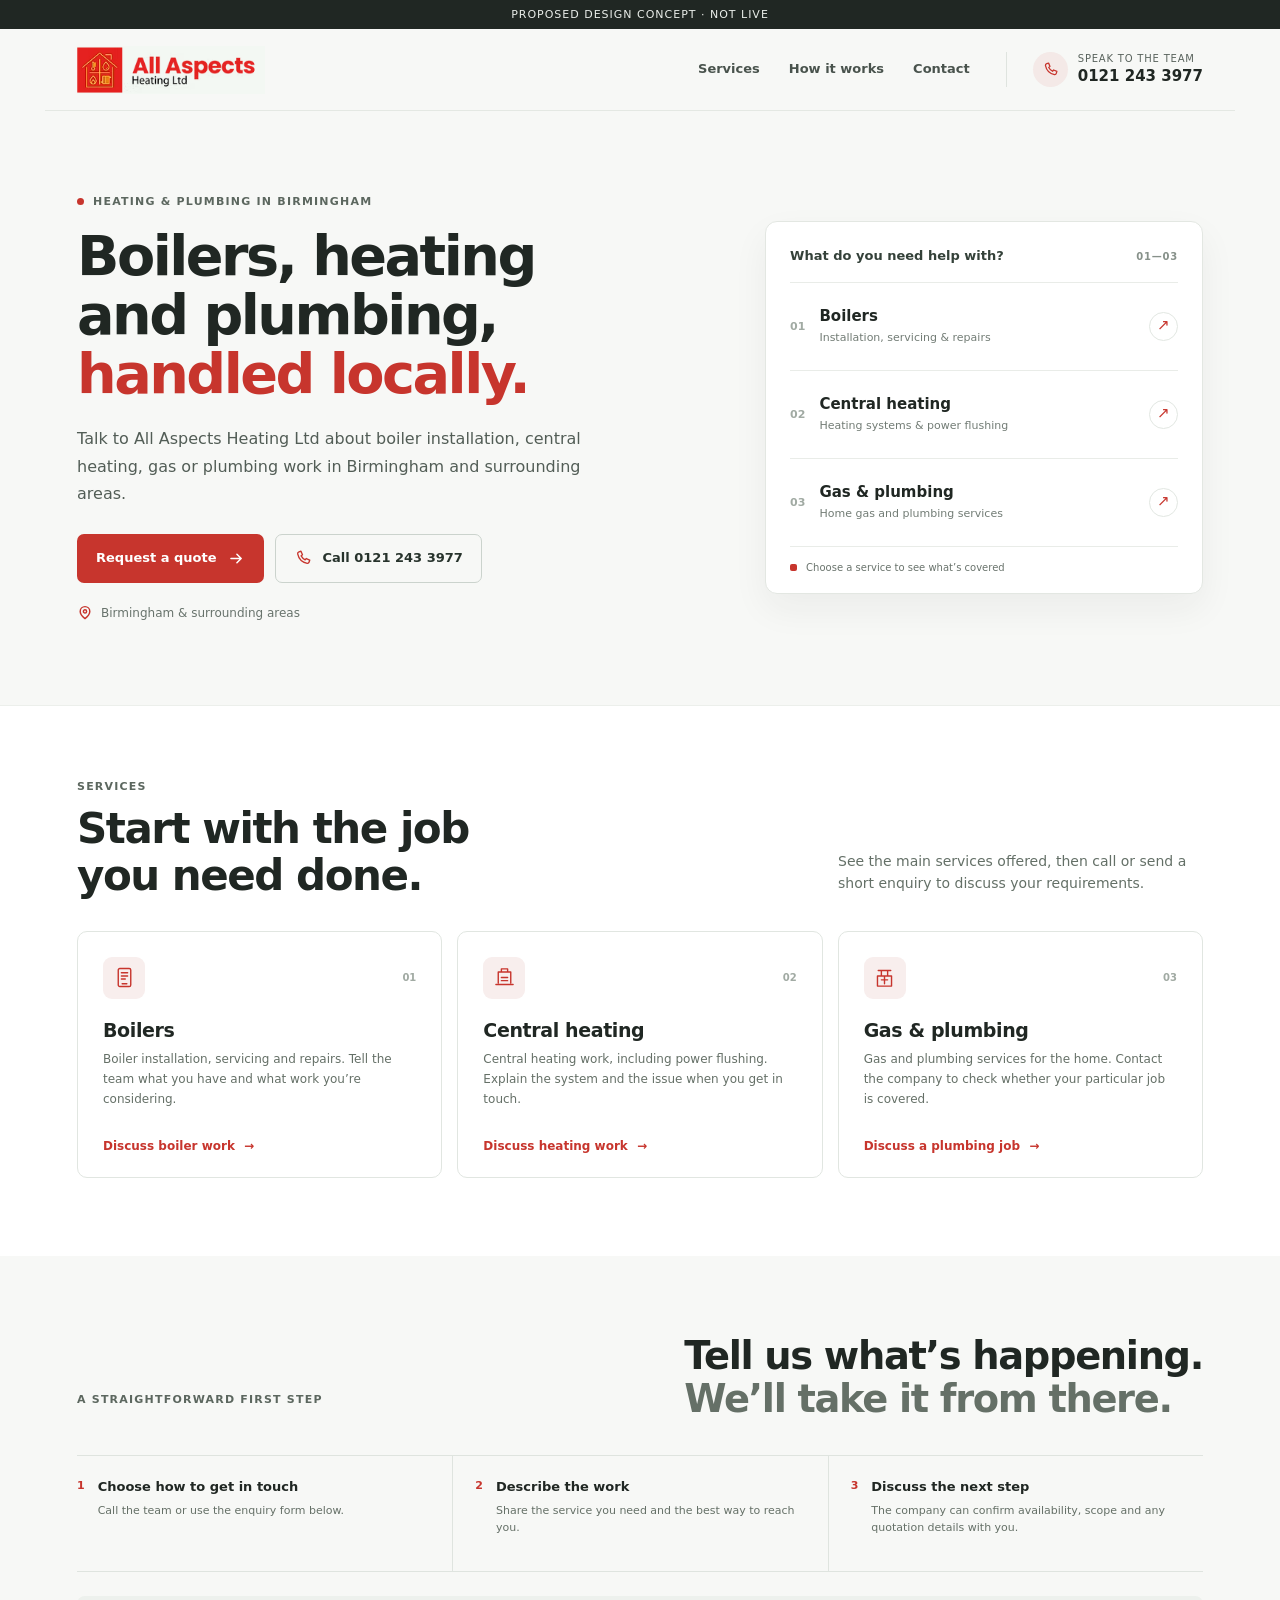
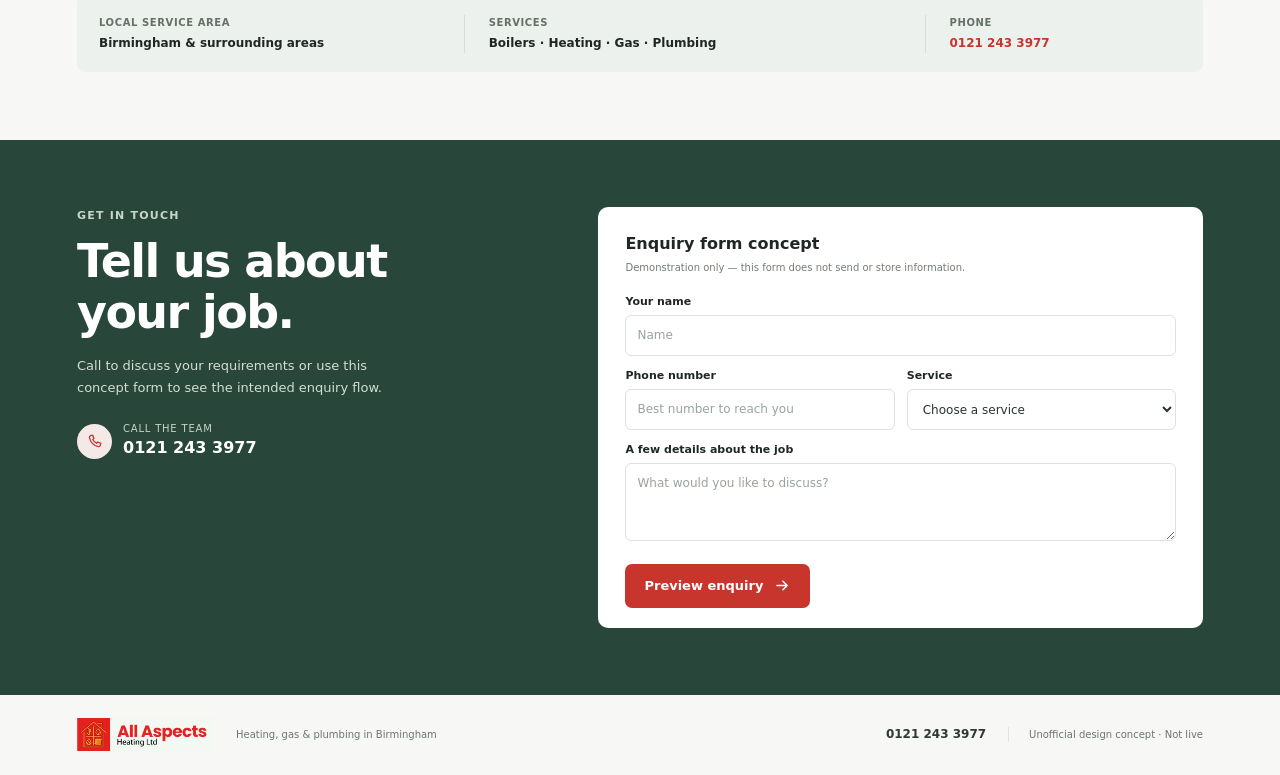
==== sales_wave_preview/all-aspects/index.html @ 01d9317a "Publish V5 mobile design previews" ====
<!doctype html>
<html lang="en-GB">
<head>
  <meta charset="utf-8">
  <meta name="viewport" content="width=device-width, initial-scale=1">
  <meta name="theme-color" content="#f7f8f6">
  <meta name="description" content="Boiler installation, central heating, gas and plumbing services in Birmingham. Unofficial design concept, not live.">
  <title>All Aspects Heating Ltd — Birmingham | Proposed Concept</title>
  <link rel="stylesheet" href="style.css">
  <script src="script.js" defer></script>
</head>
<body>
  <div class="concept-ribbon">Proposed design concept · Not live</div>
  <header class="site-header">
    <a class="brand" href="#home" aria-label="All Aspects Heating home"><img src="assets/all-aspects-logo.png" alt="All Aspects Heating Ltd"></a>
    <button class="menu-toggle" type="button" aria-expanded="false" aria-controls="primary-nav"><span class="menu-lines" aria-hidden="true"></span><span class="menu-label">Menu</span></button>
    <nav class="primary-nav" id="primary-nav" aria-label="Main navigation">
      <a href="#services">Services</a><a href="#approach">How it works</a><a href="#contact">Contact</a>
    </nav>
    <a class="header-phone" href="tel:+441212433977"><span class="phone-icon" aria-hidden="true"><svg viewBox="0 0 24 24"><path d="M6.6 3.8 9.3 3l2 4.6-1.8 1.5a14 14 0 0 0 5.4 5.4l1.5-1.8 4.6 2-.8 2.7a2.4 2.4 0 0 1-2.6 1.7A16.5 16.5 0 0 1 4.9 6.4a2.4 2.4 0 0 1 1.7-2.6Z"/></svg></span><span><small>Speak to the team</small><strong>0121 243 3977</strong></span></a>
  </header>

  <main id="home">
    <section class="hero" aria-labelledby="hero-title">
      <div class="hero-main">
        <p class="eyebrow"><span class="eyebrow-dot"></span> Heating &amp; plumbing in Birmingham</p>
        <h1 id="hero-title">Boilers, heating<br class="desktop-break"> and plumbing,<br><span>handled locally.</span></h1>
        <p class="hero-copy">Talk to All Aspects Heating Ltd about boiler installation, central heating, gas or plumbing work in Birmingham and surrounding areas.</p>
        <div class="hero-actions"><a class="button button-red" href="#contact">Request a quote <svg viewBox="0 0 20 20" aria-hidden="true"><path d="M3.5 10h12m-5-5 5 5-5 5"/></svg></a><a class="button button-plain" href="tel:+441212433977"><svg viewBox="0 0 24 24" aria-hidden="true"><path d="M6.6 3.8 9.3 3l2 4.6-1.8 1.5a14 14 0 0 0 5.4 5.4l1.5-1.8 4.6 2-.8 2.7a2.4 2.4 0 0 1-2.6 1.7A16.5 16.5 0 0 1 4.9 6.4a2.4 2.4 0 0 1 1.7-2.6Z"/></svg>Call 0121 243 3977</a></div>
        <p class="service-area"><span class="pin" aria-hidden="true"><svg viewBox="0 0 20 20"><path d="M16 8c0 4.2-6 9-6 9S4 12.2 4 8a6 6 0 1 1 12 0Z"/><circle cx="10" cy="8" r="2"/></svg></span> Birmingham &amp; surrounding areas</p>
      </div>
      <aside class="hero-side" aria-label="Services at a glance">
        <div class="side-head"><span>What do you need help with?</span><span class="side-index">01—03</span></div>
        <a class="service-link" href="#boilers"><span class="service-number">01</span><span class="service-link-copy"><strong>Boilers</strong><small>Installation, servicing &amp; repairs</small></span><span class="arrow" aria-hidden="true">↗</span></a>
        <a class="service-link" href="#heating"><span class="service-number">02</span><span class="service-link-copy"><strong>Central heating</strong><small>Heating systems &amp; power flushing</small></span><span class="arrow" aria-hidden="true">↗</span></a>
        <a class="service-link" href="#gas-plumbing"><span class="service-number">03</span><span class="service-link-copy"><strong>Gas &amp; plumbing</strong><small>Home gas and plumbing services</small></span><span class="arrow" aria-hidden="true">↗</span></a>
        <div class="side-foot"><span class="red-mark" aria-hidden="true"></span><span>Choose a service to see what’s covered</span></div>
      </aside>
    </section>

    <section class="service-section" id="services" aria-labelledby="services-title">
      <div class="section-heading"><div><p class="eyebrow">Services</p><h2 id="services-title">Start with the job<br>you need done.</h2></div><p>See the main services offered, then call or send a short enquiry to discuss your requirements.</p></div>
      <div class="service-grid">
        <article class="service-card" id="boilers"><div class="card-top"><span class="line-icon" aria-hidden="true"><svg viewBox="0 0 32 32"><rect x="8" y="4.5" width="16" height="23" rx="2"/><path d="M12 10h8m-8 4h8m-8 4h5M13 24h6"/></svg></span><span class="card-count">01</span></div><h3>Boilers</h3><p>Boiler installation, servicing and repairs. Tell the team what you have and what work you’re considering.</p><a href="#contact">Discuss boiler work <span aria-hidden="true">→</span></a></article>
        <article class="service-card" id="heating"><div class="card-top"><span class="line-icon" aria-hidden="true"><svg viewBox="0 0 32 32"><path d="M5 25h22M8 23V9h16v14M12 9V5h8v4m-8 7h8m-8 4h8"/></svg></span><span class="card-count">02</span></div><h3>Central heating</h3><p>Central heating work, including power flushing. Explain the system and the issue when you get in touch.</p><a href="#contact">Discuss heating work <span aria-hidden="true">→</span></a></article>
        <article class="service-card" id="gas-plumbing"><div class="card-top"><span class="line-icon" aria-hidden="true"><svg viewBox="0 0 32 32"><path d="M8 7h16M12 7v7m8-7v7M7 14h18v13H7zM12 19h8m-4-4v9"/></svg></span><span class="card-count">03</span></div><h3>Gas &amp; plumbing</h3><p>Gas and plumbing services for the home. Contact the company to check whether your particular job is covered.</p><a href="#contact">Discuss a plumbing job <span aria-hidden="true">→</span></a></article>
      </div>
    </section>

    <section class="approach-section" id="approach" aria-labelledby="approach-title">
      <div class="approach-heading"><p class="eyebrow">A straightforward first step</p><h2 id="approach-title">Tell us what’s happening.<br><span>We’ll take it from there.</span></h2></div>
      <div class="approach-steps"><article><span>1</span><div><h3>Choose how to get in touch</h3><p>Call the team or use the enquiry form below.</p></div></article><article><span>2</span><div><h3>Describe the work</h3><p>Share the service you need and the best way to reach you.</p></div></article><article><span>3</span><div><h3>Discuss the next step</h3><p>The company can confirm availability, scope and any quotation details with you.</p></div></article></div>
      <div class="facts-band"><div><strong>Local service area</strong><span>Birmingham &amp; surrounding areas</span></div><div><strong>Services</strong><span>Boilers · Heating · Gas · Plumbing</span></div><div><strong>Phone</strong><a href="tel:+441212433977">0121 243 3977</a></div></div>
    </section>

    <section class="contact-section" id="contact" aria-labelledby="contact-title">
      <div class="contact-intro"><p class="eyebrow">Get in touch</p><h2 id="contact-title">Tell us about<br>your job.</h2><p>Call to discuss your requirements or use this concept form to see the intended enquiry flow.</p><a class="contact-phone" href="tel:+441212433977"><span class="phone-icon light" aria-hidden="true"><svg viewBox="0 0 24 24"><path d="M6.6 3.8 9.3 3l2 4.6-1.8 1.5a14 14 0 0 0 5.4 5.4l1.5-1.8 4.6 2-.8 2.7a2.4 2.4 0 0 1-2.6 1.7A16.5 16.5 0 0 1 4.9 6.4a2.4 2.4 0 0 1 1.7-2.6Z"/></svg></span><span><small>Call the team</small><strong>0121 243 3977</strong></span></a></div>
      <form class="enquiry-form" id="enquiry-form">
        <p class="form-label">Enquiry form concept</p><p class="demo-notice">Demonstration only — this form does not send or store information.</p>
        <label for="name">Your name</label><input id="name" name="name" autocomplete="name" placeholder="Name" required>
        <div class="form-row"><div><label for="phone">Phone number</label><input id="phone" name="phone" type="tel" autocomplete="tel" placeholder="Best number to reach you" required></div><div><label for="service">Service</label><select id="service" name="service" required><option value="">Choose a service</option><option>Boiler installation, servicing or repair</option><option>Central heating</option><option>Gas or plumbing</option><option>Not sure</option></select></div></div>
        <label for="details">A few details about the job</label><textarea id="details" name="details" rows="3" placeholder="What would you like to discuss?"></textarea>
        <button class="button button-red submit-button" type="submit">Preview enquiry <svg viewBox="0 0 20 20" aria-hidden="true"><path d="M3.5 10h12m-5-5 5 5-5 5"/></svg></button><p class="form-status" id="form-status" role="status" aria-live="polite"></p>
      </form>
    </section>
  </main>
  <footer class="site-footer"><a class="footer-brand" href="#home"><img src="assets/all-aspects-logo.png" alt="All Aspects Heating Ltd"></a><span>Heating, gas &amp; plumbing in Birmingham</span><a href="tel:+441212433977">0121 243 3977</a><span class="footer-note">Unofficial design concept · Not live</span></footer>
</body>
</html>
---- sales_wave_preview/all-aspects/style.css ----
:root{--ink:#202723;--muted:#59635d;--red:#c7352d;--red-dark:#a62924;--paper:#f7f8f6;--white:#fff;--line:#dfe4df;--pale:#edf1ed;--green:#29463a;--radius:12px;--max:1190px;color-scheme:light}
*{box-sizing:border-box}html{scroll-behavior:smooth;scroll-padding-top:92px}body{margin:0;background:var(--paper);color:var(--ink);font-family:Inter,"Avenir Next",Avenir,system-ui,-apple-system,BlinkMacSystemFont,"Segoe UI",sans-serif;font-size:16px;line-height:1.55;-webkit-font-smoothing:antialiased}a{color:inherit;text-decoration:none}button,input,select,textarea{font:inherit}button,a{-webkit-tap-highlight-color:transparent}svg{display:block;fill:none;stroke:currentColor;stroke-linecap:round;stroke-linejoin:round;stroke-width:1.8}.concept-ribbon{background:#202723;color:#e9ede9;text-align:center;padding:6px 12px;font-size:11px;letter-spacing:.09em;text-transform:uppercase}.site-header{height:82px;max-width:var(--max);margin:auto;padding:0 32px;display:flex;align-items:center;gap:36px;border-bottom:1px solid #e4e8e3}.brand{display:flex;align-items:center;flex:none}.brand img{display:block;width:188px;height:auto;max-height:54px;object-fit:contain;object-position:left center}.primary-nav{display:flex;align-items:center;gap:29px;margin-left:auto}.primary-nav a{font-size:13px;font-weight:650;color:#49534d;transition:color .18s}.primary-nav a:hover,.primary-nav a:focus-visible{color:var(--red)}.header-phone{display:flex;align-items:center;gap:10px;padding-left:26px;border-left:1px solid var(--line);line-height:1.25}.header-phone small,.contact-phone small{display:block;color:var(--muted);font-size:10px;letter-spacing:.08em;text-transform:uppercase}.header-phone strong{font-size:15px;white-space:nowrap}.phone-icon{display:grid;place-items:center;width:35px;height:35px;border-radius:50%;background:#f4e9e7;color:var(--red)}.phone-icon svg{width:17px}.menu-toggle{display:none}.hero{max-width:var(--max);margin:auto;padding:72px 32px 77px;display:grid;grid-template-columns:minmax(0,1.15fr) minmax(350px,.85fr);gap:8.5%;align-items:center;min-height:478px}.eyebrow{margin:0 0 17px;color:#5c675f;font-size:11px;font-weight:750;letter-spacing:.11em;text-transform:uppercase;display:flex;align-items:center;gap:9px}.eyebrow-dot{width:7px;height:7px;background:var(--red);border-radius:50%}.hero h1{font-size:clamp(38px,4.35vw,58px);line-height:1.055;letter-spacing:-.045em;font-weight:720;margin:0;max-width:630px}.hero h1 span{color:var(--red)}.hero-copy{max-width:540px;margin:22px 0 27px;color:#525d56;font-size:16px;line-height:1.7}.hero-actions{display:flex;flex-wrap:wrap;align-items:center;gap:11px}.button{min-height:49px;padding:0 18px;border:1px solid transparent;border-radius:7px;display:inline-flex;align-items:center;justify-content:center;gap:11px;font-size:13px;font-weight:700;cursor:pointer;transition:background .18s,border .18s,transform .18s}.button svg{width:17px}.button:hover{transform:translateY(-1px)}.button-red{color:#fff;background:var(--red)}.button-red:hover,.button-red:focus-visible{background:var(--red-dark)}.button-plain{background:transparent;border-color:#cbd3cd;color:#27332c}.button-plain:hover,.button-plain:focus-visible{background:#fff;border-color:#8c9990}.button-plain svg{width:18px;color:var(--red)}.service-area{margin:21px 0 0;display:flex;align-items:center;gap:8px;color:#68736c;font-size:12px}.pin svg{width:16px;color:var(--red)}.hero-side{background:#fff;border:1px solid #e3e7e2;border-radius:var(--radius);box-shadow:0 15px 36px rgba(32,39,35,.055);padding:20px 22px 14px}.side-head{display:flex;justify-content:space-between;align-items:center;padding:1px 0 15px;color:#344139;font-size:13px;font-weight:700}.side-index{color:#87918a;font-size:10px;letter-spacing:.08em;font-weight:650}.service-link{min-height:83px;border-top:1px solid #e9ece8;display:flex;align-items:center;gap:14px}.service-number,.card-count{color:#a1aaa3;font-size:11px;font-weight:700;font-variant-numeric:tabular-nums}.service-link-copy{display:block;flex:1}.service-link-copy strong{display:block;font-size:15px;line-height:1.35}.service-link-copy small{display:block;margin-top:3px;color:#727c75;font-size:11px}.arrow{width:29px;height:29px;border:1px solid #e2e7e2;border-radius:50%;display:grid;place-items:center;color:var(--red);font-size:15px;transition:all .18s}.service-link:hover .arrow{background:var(--red);border-color:var(--red);color:white}.side-foot{border-top:1px solid #e9ece8;padding:13px 0 1px;display:flex;align-items:center;gap:9px;color:#69736c;font-size:10px}.red-mark{width:7px;height:7px;background:var(--red);border-radius:2px}.service-section{background:var(--white);border-top:1px solid #ecefeb;padding:72px max(32px,calc((100% - var(--max))/2 + 32px)) 78px}.section-heading{max-width:var(--max);margin:0 auto 32px;display:flex;justify-content:space-between;align-items:end;gap:40px}.section-heading .eyebrow{margin-bottom:10px}.section-heading h2,.approach-heading h2,.contact-intro h2{margin:0;font-size:clamp(30px,3.4vw,42px);line-height:1.12;letter-spacing:-.035em;font-weight:700}.section-heading>p{max-width:365px;margin:0 0 4px;color:#647067;font-size:14px}.service-grid{max-width:var(--max);margin:auto;display:grid;grid-template-columns:repeat(3,1fr);gap:15px}.service-card{min-height:247px;background:#fff;border:1px solid #e1e6e1;border-radius:10px;padding:22px 23px 19px;display:flex;flex-direction:column;scroll-margin-top:100px;transition:box-shadow .2s,border-color .2s}.service-card:hover{border-color:#c8d1ca;box-shadow:0 12px 30px rgba(32,39,35,.055)}.card-top{display:flex;align-items:center;justify-content:space-between}.line-icon{width:42px;height:42px;border-radius:9px;background:#f8eeed;color:var(--red);display:grid;place-items:center}.line-icon svg{width:25px}.card-count{font-size:10px}.service-card h3{font-size:19px;letter-spacing:-.02em;margin:17px 0 5px}.service-card p{font-size:12px;color:#657067;line-height:1.65;margin:0 0 16px}.service-card>a{margin-top:auto;font-size:12px;font-weight:700;color:var(--red)}.service-card>a span{margin-left:5px}.approach-section{max-width:var(--max);margin:auto;padding:78px 32px 68px}.approach-heading{display:flex;align-items:end;justify-content:space-between;gap:30px}.approach-heading .eyebrow{margin-bottom:12px}.approach-heading h2{font-size:clamp(29px,3vw,39px)}.approach-heading h2 span{color:#657067}.approach-steps{margin-top:35px;display:grid;grid-template-columns:repeat(3,1fr);border-top:1px solid var(--line);border-bottom:1px solid var(--line)}.approach-steps article{min-height:115px;padding:21px 20px 20px 0;display:flex;gap:13px;align-items:flex-start}.approach-steps article+article{padding-left:22px;border-left:1px solid var(--line)}.approach-steps article>span{flex:none;color:var(--red);font-size:11px;font-weight:750}.approach-steps h3{margin:0 0 5px;font-size:13px}.approach-steps p{margin:0;color:#657067;font-size:11px;line-height:1.6}.facts-band{display:grid;grid-template-columns:1.1fr 1.4fr .8fr;margin-top:24px;padding:19px 22px;background:#edf1ed;border-radius:8px;gap:12px}.facts-band>div{display:flex;flex-direction:column;gap:4px}.facts-band>div+div{border-left:1px solid #d5ddd6;padding-left:24px}.facts-band strong{font-size:10px;letter-spacing:.06em;text-transform:uppercase;color:#657067}.facts-band span,.facts-band a{font-size:12px;font-weight:650}.facts-band a{color:var(--red)}.contact-section{background:var(--green);color:white;padding:67px max(32px,calc((100% - var(--max))/2 + 32px));display:grid;grid-template-columns:.82fr 1.18fr;gap:9%;align-items:start}.contact-intro .eyebrow{color:#c8d5ca;margin-bottom:12px}.contact-intro h2{font-size:clamp(34px,3.6vw,46px)}.contact-intro>p:not(.eyebrow){color:#d3ded4;max-width:340px;font-size:13px;line-height:1.7;margin:16px 0 22px}.contact-phone{display:inline-flex;align-items:center;gap:11px}.phone-icon.light{background:#f4e9e7;color:var(--red)}.contact-phone small{color:#c7d4c9}.contact-phone strong{font-size:16px}.enquiry-form{background:#fff;color:var(--ink);border-radius:10px;padding:25px 27px 20px}.form-label{margin:0;font-size:16px;font-weight:750}.demo-notice{margin:3px 0 18px;color:#727d75;font-size:10px}.enquiry-form label{display:block;margin:11px 0 5px;font-size:11px;font-weight:700}.enquiry-form input,.enquiry-form select,.enquiry-form textarea{width:100%;border:1px solid #dce2dd;border-radius:6px;background:#fff;padding:10px 11px;color:#29342d;font-size:12px;outline:none}.enquiry-form input,.enquiry-form select{min-height:41px}.enquiry-form textarea{min-height:70px;resize:vertical}.enquiry-form input:focus,.enquiry-form select:focus,.enquiry-form textarea:focus{border-color:#a9433c;box-shadow:0 0 0 3px rgba(199,53,45,.12)}.enquiry-form input::placeholder,.enquiry-form textarea::placeholder{color:#9aa39c}.form-row{display:grid;grid-template-columns:1fr 1fr;gap:12px}.submit-button{margin-top:15px;min-height:44px}.form-status{min-height:0;margin:0;color:#425b4b;font-size:11px}.form-status:not(:empty){margin-top:10px}.site-footer{max-width:var(--max);min-height:80px;margin:auto;padding:18px 32px;display:flex;align-items:center;gap:22px;color:#6b756e;font-size:10px}.footer-brand img{display:block;width:137px;height:auto;max-height:42px;object-fit:contain;object-position:left center}.site-footer>a:not(.footer-brand){margin-left:auto;color:#2e3932;font-size:12px;font-weight:700}.footer-note{border-left:1px solid var(--line);padding-left:20px}
:focus-visible{outline:3px solid #e4a09a;outline-offset:3px}
@media(max-width:900px){.site-header{gap:22px;padding:0 24px}.hero{padding:60px 24px 64px;gap:5%;grid-template-columns:minmax(0,1fr) minmax(315px,.9fr)}.hero h1{font-size:clamp(39px,6.2vw,54px)}.hero-side{padding:17px}.service-section{padding:62px 24px}.approach-section{padding:64px 24px}.contact-section{padding:58px 24px;gap:5%}.site-footer{padding:18px 24px}}
@media(max-width:700px){html{scroll-padding-top:74px}.site-header{height:69px;padding:0 18px;gap:12px;position:relative;z-index:5;background:var(--paper)}.brand img{width:150px;max-height:45px}.header-phone{margin-left:auto;padding-left:0;border:0;gap:7px}.header-phone .phone-icon{width:31px;height:31px}.header-phone small{display:none}.header-phone strong{font-size:12px}.menu-toggle{order:3;border:1px solid #dce2dc;background:#fff;border-radius:6px;min-height:38px;padding:0 9px;display:flex;align-items:center;gap:7px;color:#354139;cursor:pointer}.menu-label{font-size:11px;font-weight:700}.menu-lines{width:14px;height:10px;border-top:1.5px solid currentColor;border-bottom:1.5px solid currentColor;position:relative}.menu-lines:after{content:"";position:absolute;top:3.5px;left:0;width:14px;border-top:1.5px solid currentColor}.primary-nav{display:none;position:absolute;top:68px;left:0;right:0;padding:9px 18px 14px;background:#fff;border-bottom:1px solid var(--line);box-shadow:0 12px 16px rgba(31,40,34,.07);margin:0}.primary-nav.is-open{display:flex;flex-direction:column;align-items:stretch;gap:0}.primary-nav a{padding:12px 4px;border-bottom:1px solid #eef1ee;font-size:13px}.primary-nav a:last-child{border:0}.hero{padding:42px 20px 39px;grid-template-columns:1fr;gap:30px;min-height:0}.hero h1{font-size:clamp(37px,9vw,46px);line-height:1.065;letter-spacing:-.043em}.desktop-break{display:none}.hero-copy{font-size:14px;line-height:1.65;margin:16px 0 20px}.hero-actions{gap:9px}.button{min-height:46px;padding:0 13px;font-size:11px;gap:7px}.button svg{width:15px}.service-area{margin-top:15px;font-size:11px}.hero-side{padding:16px 16px 12px}.side-head{font-size:12px;padding-bottom:10px}.service-link{min-height:70px;gap:11px}.service-link-copy strong{font-size:13px}.service-link-copy small{font-size:10px}.arrow{width:27px;height:27px}.side-foot{font-size:9px}.service-section{padding:48px 20px 52px}.section-heading{display:block;margin-bottom:23px}.section-heading h2{font-size:32px}.section-heading>p{font-size:12px;margin-top:12px}.service-grid{grid-template-columns:1fr;gap:10px}.service-card{min-height:0;padding:17px 17px 16px;display:grid;grid-template-columns:43px 1fr auto;grid-template-rows:auto auto auto;column-gap:12px;align-items:start}.card-top{display:contents}.line-icon{grid-column:1;grid-row:1/3;width:39px;height:39px}.card-count{grid-column:3;grid-row:1}.service-card h3{grid-column:2;grid-row:1;margin:0;font-size:15px;padding-top:1px}.service-card p{grid-column:2/4;grid-row:2;margin:5px 0 9px;font-size:11px}.service-card>a{grid-column:2/4;grid-row:3;font-size:11px}.approach-section{padding:51px 20px 48px}.approach-heading{display:block}.approach-heading h2{font-size:30px}.approach-steps{margin-top:24px;display:block}.approach-steps article{min-height:0;padding:16px 0}.approach-steps article+article{padding-left:0;border-left:0;border-top:1px solid var(--line)}.approach-steps h3{font-size:12px}.approach-steps p{font-size:11px}.facts-band{grid-template-columns:1fr 1fr;padding:15px;gap:15px 10px;margin-top:18px}.facts-band>div+div{border:0;padding:0}.facts-band>div:nth-child(3){grid-column:1/-1;border-top:1px solid #d5ddd6;padding-top:12px}.facts-band span,.facts-band a{font-size:11px}.contact-section{padding:45px 20px 30px;grid-template-columns:1fr;gap:25px}.contact-intro h2{font-size:36px}.contact-intro>p:not(.eyebrow){margin:11px 0 15px;font-size:12px}.enquiry-form{padding:19px 16px 16px}.form-row{grid-template-columns:1fr;gap:0}.site-footer{min-height:0;padding:19px 20px;display:grid;grid-template-columns:1fr auto;gap:10px 14px}.footer-brand img{width:120px}.site-footer>span:nth-child(2){grid-row:2;grid-column:1}.site-footer>a:not(.footer-brand){grid-row:1;grid-column:2}.footer-note{grid-row:3;grid-column:1/-1;border:0;padding:0}}
@media(max-width:380px){.site-header{padding:0 12px;gap:8px}.brand img{width:128px}.header-phone .phone-icon{display:none}.header-phone strong{font-size:11px}.menu-toggle{padding:0 7px;min-height:36px}.hero{padding-left:15px;padding-right:15px}.hero h1{font-size:36px}.hero-actions{align-items:stretch}.hero-actions .button{flex:1}.service-section,.approach-section,.contact-section{padding-left:15px;padding-right:15px}.form-row{gap:0}}
@media(min-width:1200px){.hero{padding-top:82px;padding-bottom:82px}.hero-side{padding:23px 24px 17px}.service-link{min-height:88px}.service-card{padding:25px 25px 21px}}
@media(prefers-reduced-motion:reduce){html{scroll-behavior:auto}*,*:before,*:after{transition:none!important}}
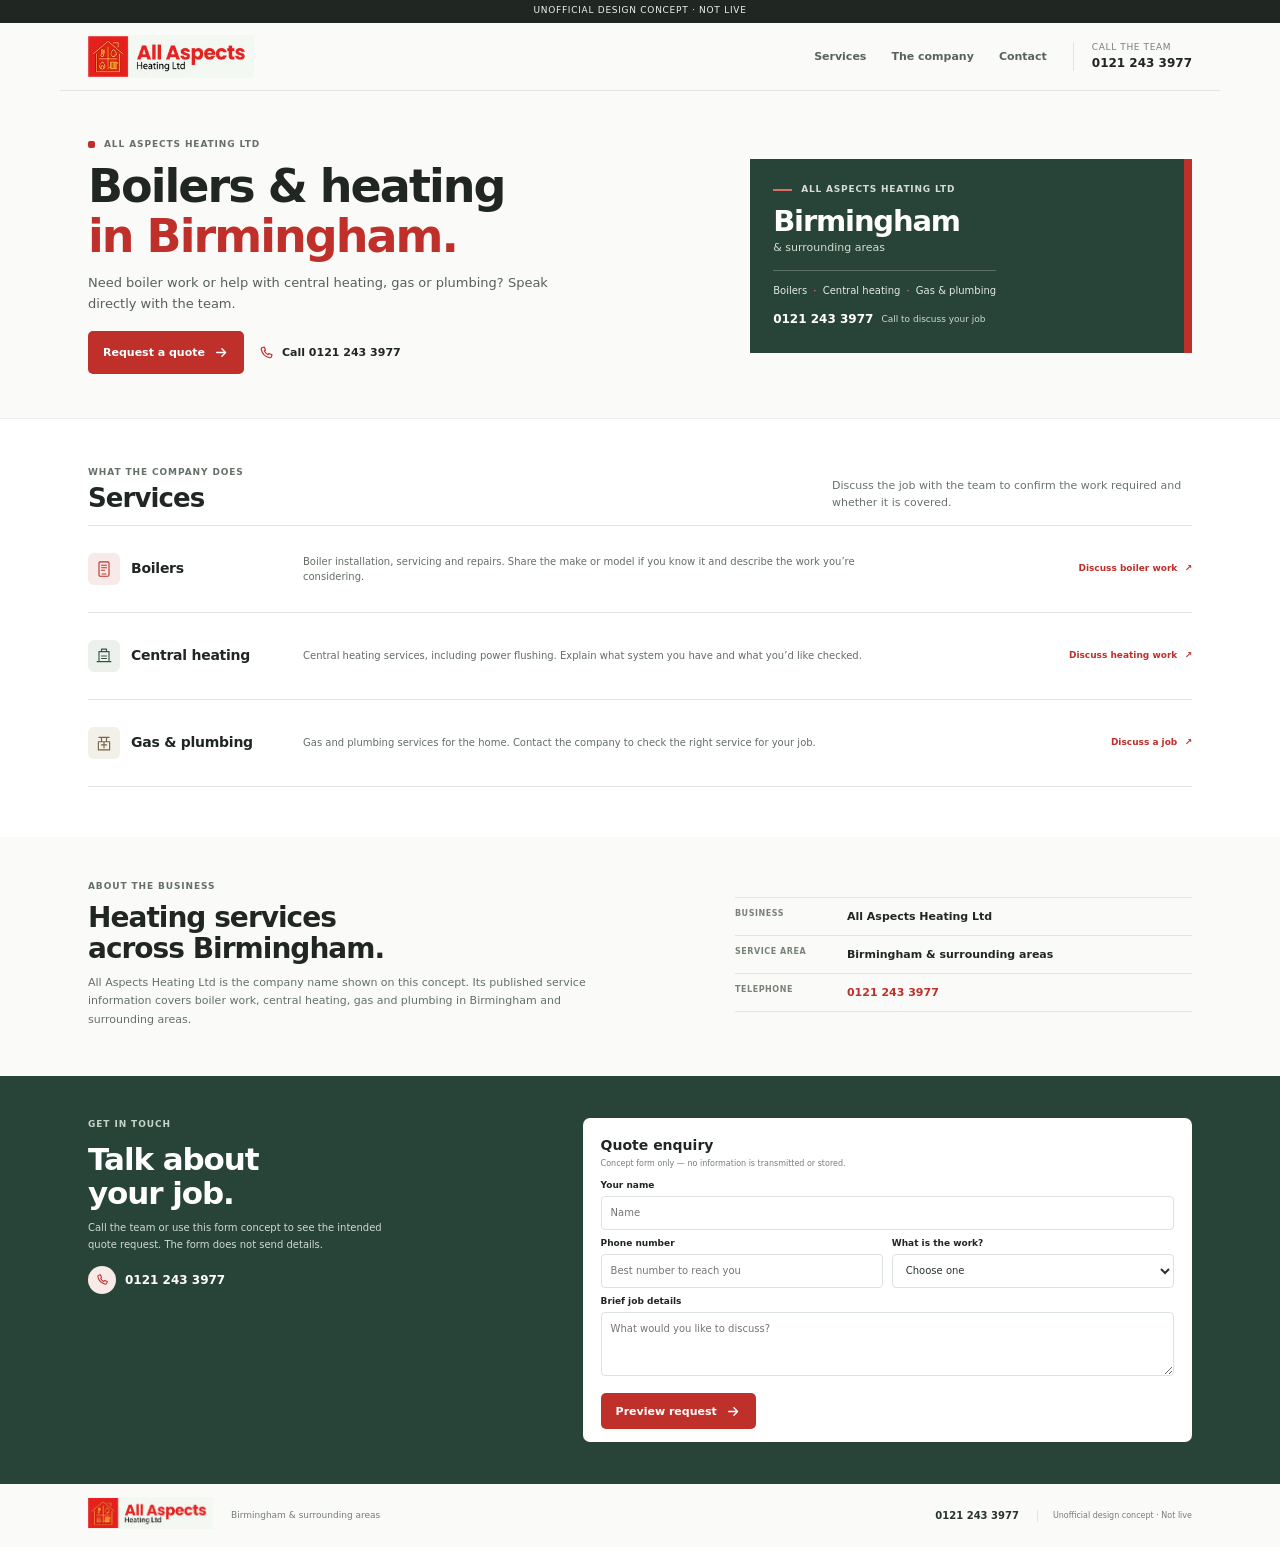
==== commit 60d37ca0: "Publish Sales Wave 001 V5.1 previews" ====
--- a/sales_wave_preview/all-aspects/index.html
+++ b/sales_wave_preview/all-aspects/index.html
@@ -3,67 +3,56 @@
 <head>
   <meta charset="utf-8">
   <meta name="viewport" content="width=device-width, initial-scale=1">
-  <meta name="theme-color" content="#f7f8f6">
-  <meta name="description" content="Boiler installation, central heating, gas and plumbing services in Birmingham. Unofficial design concept, not live.">
-  <title>All Aspects Heating Ltd — Birmingham | Proposed Concept</title>
+  <meta name="theme-color" content="#fafaf8">
+  <meta name="description" content="All Aspects Heating Ltd: boiler, central heating, gas and plumbing services in Birmingham. Unofficial design concept, not live.">
+  <title>All Aspects Heating Ltd — Birmingham | V5.1 Concept</title>
   <link rel="stylesheet" href="style.css">
   <script src="script.js" defer></script>
 </head>
 <body>
-  <div class="concept-ribbon">Proposed design concept · Not live</div>
+  <div class="concept-ribbon">Unofficial design concept · Not live</div>
   <header class="site-header">
     <a class="brand" href="#home" aria-label="All Aspects Heating home"><img src="assets/all-aspects-logo.png" alt="All Aspects Heating Ltd"></a>
     <button class="menu-toggle" type="button" aria-expanded="false" aria-controls="primary-nav"><span class="menu-lines" aria-hidden="true"></span><span class="menu-label">Menu</span></button>
-    <nav class="primary-nav" id="primary-nav" aria-label="Main navigation">
-      <a href="#services">Services</a><a href="#approach">How it works</a><a href="#contact">Contact</a>
-    </nav>
-    <a class="header-phone" href="tel:+441212433977"><span class="phone-icon" aria-hidden="true"><svg viewBox="0 0 24 24"><path d="M6.6 3.8 9.3 3l2 4.6-1.8 1.5a14 14 0 0 0 5.4 5.4l1.5-1.8 4.6 2-.8 2.7a2.4 2.4 0 0 1-2.6 1.7A16.5 16.5 0 0 1 4.9 6.4a2.4 2.4 0 0 1 1.7-2.6Z"/></svg></span><span><small>Speak to the team</small><strong>0121 243 3977</strong></span></a>
+    <nav class="primary-nav" id="primary-nav" aria-label="Main navigation"><a href="#services">Services</a><a href="#company">The company</a><a href="#contact">Contact</a></nav>
+    <a class="header-call" href="tel:+441212433977"><span class="call-caption">Call the team</span><strong>0121 243 3977</strong></a>
   </header>
 
   <main id="home">
     <section class="hero" aria-labelledby="hero-title">
-      <div class="hero-main">
-        <p class="eyebrow"><span class="eyebrow-dot"></span> Heating &amp; plumbing in Birmingham</p>
-        <h1 id="hero-title">Boilers, heating<br class="desktop-break"> and plumbing,<br><span>handled locally.</span></h1>
-        <p class="hero-copy">Talk to All Aspects Heating Ltd about boiler installation, central heating, gas or plumbing work in Birmingham and surrounding areas.</p>
-        <div class="hero-actions"><a class="button button-red" href="#contact">Request a quote <svg viewBox="0 0 20 20" aria-hidden="true"><path d="M3.5 10h12m-5-5 5 5-5 5"/></svg></a><a class="button button-plain" href="tel:+441212433977"><svg viewBox="0 0 24 24" aria-hidden="true"><path d="M6.6 3.8 9.3 3l2 4.6-1.8 1.5a14 14 0 0 0 5.4 5.4l1.5-1.8 4.6 2-.8 2.7a2.4 2.4 0 0 1-2.6 1.7A16.5 16.5 0 0 1 4.9 6.4a2.4 2.4 0 0 1 1.7-2.6Z"/></svg>Call 0121 243 3977</a></div>
-        <p class="service-area"><span class="pin" aria-hidden="true"><svg viewBox="0 0 20 20"><path d="M16 8c0 4.2-6 9-6 9S4 12.2 4 8a6 6 0 1 1 12 0Z"/><circle cx="10" cy="8" r="2"/></svg></span> Birmingham &amp; surrounding areas</p>
+      <div class="hero-copy">
+        <p class="eyebrow"><span class="red-pin" aria-hidden="true"></span> All Aspects Heating Ltd</p>
+        <h1 id="hero-title">Boilers &amp; heating<br><span>in Birmingham.</span></h1>
+        <p class="hero-intro">Need boiler work or help with central heating, gas or plumbing? Speak directly with the team.</p>
+        <div class="hero-actions"><a class="button button-red" href="#contact">Request a quote <svg viewBox="0 0 20 20" aria-hidden="true"><path d="M3.5 10h12m-5-5 5 5-5 5"/></svg></a><a class="call-link" href="tel:+441212433977"><svg viewBox="0 0 24 24" aria-hidden="true"><path d="M6.6 3.8 9.3 3l2 4.6-1.8 1.5a14 14 0 0 0 5.4 5.4l1.5-1.8 4.6 2-.8 2.7a2.4 2.4 0 0 1-2.6 1.7A16.5 16.5 0 0 1 4.9 6.4a2.4 2.4 0 0 1 1.7-2.6Z"/></svg>Call 0121 243 3977</a></div>
       </div>
-      <aside class="hero-side" aria-label="Services at a glance">
-        <div class="side-head"><span>What do you need help with?</span><span class="side-index">01—03</span></div>
-        <a class="service-link" href="#boilers"><span class="service-number">01</span><span class="service-link-copy"><strong>Boilers</strong><small>Installation, servicing &amp; repairs</small></span><span class="arrow" aria-hidden="true">↗</span></a>
-        <a class="service-link" href="#heating"><span class="service-number">02</span><span class="service-link-copy"><strong>Central heating</strong><small>Heating systems &amp; power flushing</small></span><span class="arrow" aria-hidden="true">↗</span></a>
-        <a class="service-link" href="#gas-plumbing"><span class="service-number">03</span><span class="service-link-copy"><strong>Gas &amp; plumbing</strong><small>Home gas and plumbing services</small></span><span class="arrow" aria-hidden="true">↗</span></a>
-        <div class="side-foot"><span class="red-mark" aria-hidden="true"></span><span>Choose a service to see what’s covered</span></div>
-      </aside>
+        <aside class="hero-aside" aria-label="Company and contact details"><div class="aside-heading"><span class="aside-rule" aria-hidden="true"></span><p class="aside-label">All Aspects Heating Ltd</p></div><div class="area-copy"><p class="aside-city">Birmingham</p><p class="aside-range">&amp; surrounding areas</p></div><p class="aside-services">Boilers <span>·</span> Central heating <span>·</span> Gas &amp; plumbing</p><a href="tel:+441212433977"><strong>0121 243 3977</strong><span>Call to discuss your job</span></a></aside>
     </section>
 
-    <section class="service-section" id="services" aria-labelledby="services-title">
-      <div class="section-heading"><div><p class="eyebrow">Services</p><h2 id="services-title">Start with the job<br>you need done.</h2></div><p>See the main services offered, then call or send a short enquiry to discuss your requirements.</p></div>
-      <div class="service-grid">
-        <article class="service-card" id="boilers"><div class="card-top"><span class="line-icon" aria-hidden="true"><svg viewBox="0 0 32 32"><rect x="8" y="4.5" width="16" height="23" rx="2"/><path d="M12 10h8m-8 4h8m-8 4h5M13 24h6"/></svg></span><span class="card-count">01</span></div><h3>Boilers</h3><p>Boiler installation, servicing and repairs. Tell the team what you have and what work you’re considering.</p><a href="#contact">Discuss boiler work <span aria-hidden="true">→</span></a></article>
-        <article class="service-card" id="heating"><div class="card-top"><span class="line-icon" aria-hidden="true"><svg viewBox="0 0 32 32"><path d="M5 25h22M8 23V9h16v14M12 9V5h8v4m-8 7h8m-8 4h8"/></svg></span><span class="card-count">02</span></div><h3>Central heating</h3><p>Central heating work, including power flushing. Explain the system and the issue when you get in touch.</p><a href="#contact">Discuss heating work <span aria-hidden="true">→</span></a></article>
-        <article class="service-card" id="gas-plumbing"><div class="card-top"><span class="line-icon" aria-hidden="true"><svg viewBox="0 0 32 32"><path d="M8 7h16M12 7v7m8-7v7M7 14h18v13H7zM12 19h8m-4-4v9"/></svg></span><span class="card-count">03</span></div><h3>Gas &amp; plumbing</h3><p>Gas and plumbing services for the home. Contact the company to check whether your particular job is covered.</p><a href="#contact">Discuss a plumbing job <span aria-hidden="true">→</span></a></article>
+    <section class="services-section" id="services" aria-labelledby="services-title">
+      <div class="section-heading"><div><p class="eyebrow">What the company does</p><h2 id="services-title">Services</h2></div><p>Discuss the job with the team to confirm the work required and whether it is covered.</p></div>
+      <div class="service-list">
+        <article class="service-row" id="boilers"><div class="service-name"><span class="service-mark boiler-mark" aria-hidden="true"><svg viewBox="0 0 32 32"><rect x="8" y="4.5" width="16" height="23" rx="2"/><path d="M12 10h8m-8 4h8m-8 4h5M13 24h6"/></svg></span><h3>Boilers</h3></div><p>Boiler installation, servicing and repairs. Share the make or model if you know it and describe the work you’re considering.</p><a href="tel:+441212433977">Discuss boiler work <span aria-hidden="true">↗</span></a></article>
+        <article class="service-row" id="heating"><div class="service-name"><span class="service-mark heat-mark" aria-hidden="true"><svg viewBox="0 0 32 32"><path d="M5 25h22M8 23V9h16v14M12 9V5h8v4m-8 7h8m-8 4h8"/></svg></span><h3>Central heating</h3></div><p>Central heating services, including power flushing. Explain what system you have and what you’d like checked.</p><a href="tel:+441212433977">Discuss heating work <span aria-hidden="true">↗</span></a></article>
+        <article class="service-row" id="gas-plumbing"><div class="service-name"><span class="service-mark gas-mark" aria-hidden="true"><svg viewBox="0 0 32 32"><path d="M8 7h16M12 7v7m8-7v7M7 14h18v13H7zM12 19h8m-4-5v10"/></svg></span><h3>Gas &amp; plumbing</h3></div><p>Gas and plumbing services for the home. Contact the company to check the right service for your job.</p><a href="tel:+441212433977">Discuss a job <span aria-hidden="true">↗</span></a></article>
       </div>
     </section>
 
-    <section class="approach-section" id="approach" aria-labelledby="approach-title">
-      <div class="approach-heading"><p class="eyebrow">A straightforward first step</p><h2 id="approach-title">Tell us what’s happening.<br><span>We’ll take it from there.</span></h2></div>
-      <div class="approach-steps"><article><span>1</span><div><h3>Choose how to get in touch</h3><p>Call the team or use the enquiry form below.</p></div></article><article><span>2</span><div><h3>Describe the work</h3><p>Share the service you need and the best way to reach you.</p></div></article><article><span>3</span><div><h3>Discuss the next step</h3><p>The company can confirm availability, scope and any quotation details with you.</p></div></article></div>
-      <div class="facts-band"><div><strong>Local service area</strong><span>Birmingham &amp; surrounding areas</span></div><div><strong>Services</strong><span>Boilers · Heating · Gas · Plumbing</span></div><div><strong>Phone</strong><a href="tel:+441212433977">0121 243 3977</a></div></div>
+    <section class="company-section" id="company" aria-labelledby="company-title">
+      <div class="company-main"><p class="eyebrow">About the business</p><h2 id="company-title">Heating services<br>across Birmingham.</h2><p>All Aspects Heating Ltd is the company name shown on this concept. Its published service information covers boiler work, central heating, gas and plumbing in Birmingham and surrounding areas.</p></div>
+      <dl class="company-facts"><div><dt>Business</dt><dd>All Aspects Heating Ltd</dd></div><div><dt>Service area</dt><dd>Birmingham &amp; surrounding areas</dd></div><div><dt>Telephone</dt><dd><a href="tel:+441212433977">0121 243 3977</a></dd></div></dl>
     </section>
 
     <section class="contact-section" id="contact" aria-labelledby="contact-title">
-      <div class="contact-intro"><p class="eyebrow">Get in touch</p><h2 id="contact-title">Tell us about<br>your job.</h2><p>Call to discuss your requirements or use this concept form to see the intended enquiry flow.</p><a class="contact-phone" href="tel:+441212433977"><span class="phone-icon light" aria-hidden="true"><svg viewBox="0 0 24 24"><path d="M6.6 3.8 9.3 3l2 4.6-1.8 1.5a14 14 0 0 0 5.4 5.4l1.5-1.8 4.6 2-.8 2.7a2.4 2.4 0 0 1-2.6 1.7A16.5 16.5 0 0 1 4.9 6.4a2.4 2.4 0 0 1 1.7-2.6Z"/></svg></span><span><small>Call the team</small><strong>0121 243 3977</strong></span></a></div>
-      <form class="enquiry-form" id="enquiry-form">
-        <p class="form-label">Enquiry form concept</p><p class="demo-notice">Demonstration only — this form does not send or store information.</p>
+      <div class="contact-copy"><p class="eyebrow">Get in touch</p><h2 id="contact-title">Talk about<br>your job.</h2><p>Call the team or use this form concept to see the intended quote request. The form does not send details.</p><a class="contact-number" href="tel:+441212433977"><span class="phone-disc" aria-hidden="true"><svg viewBox="0 0 24 24"><path d="M6.6 3.8 9.3 3l2 4.6-1.8 1.5a14 14 0 0 0 5.4 5.4l1.5-1.8 4.6 2-.8 2.7a2.4 2.4 0 0 1-2.6 1.7A16.5 16.5 0 0 1 4.9 6.4a2.4 2.4 0 0 1 1.7-2.6Z"/></svg></span>0121 243 3977</a></div>
+      <form class="enquiry-form" id="enquiry-form"><h3>Quote enquiry</h3><p class="demo-note">Concept form only — no information is transmitted or stored.</p>
         <label for="name">Your name</label><input id="name" name="name" autocomplete="name" placeholder="Name" required>
-        <div class="form-row"><div><label for="phone">Phone number</label><input id="phone" name="phone" type="tel" autocomplete="tel" placeholder="Best number to reach you" required></div><div><label for="service">Service</label><select id="service" name="service" required><option value="">Choose a service</option><option>Boiler installation, servicing or repair</option><option>Central heating</option><option>Gas or plumbing</option><option>Not sure</option></select></div></div>
-        <label for="details">A few details about the job</label><textarea id="details" name="details" rows="3" placeholder="What would you like to discuss?"></textarea>
-        <button class="button button-red submit-button" type="submit">Preview enquiry <svg viewBox="0 0 20 20" aria-hidden="true"><path d="M3.5 10h12m-5-5 5 5-5 5"/></svg></button><p class="form-status" id="form-status" role="status" aria-live="polite"></p>
+        <div class="form-row"><div><label for="phone">Phone number</label><input id="phone" name="phone" type="tel" autocomplete="tel" placeholder="Best number to reach you" required></div><div><label for="service">What is the work?</label><select id="service" name="service" required><option value="">Choose one</option><option>Boiler installation, servicing or repair</option><option>Central heating</option><option>Gas or plumbing</option><option>Not sure</option></select></div></div>
+        <label for="details">Brief job details</label><textarea id="details" name="details" rows="3" placeholder="What would you like to discuss?"></textarea>
+        <button class="button button-red" type="submit">Preview request <svg viewBox="0 0 20 20" aria-hidden="true"><path d="M3.5 10h12m-5-5 5 5-5 5"/></svg></button><p class="form-status" id="form-status" role="status" aria-live="polite"></p>
       </form>
     </section>
   </main>
-  <footer class="site-footer"><a class="footer-brand" href="#home"><img src="assets/all-aspects-logo.png" alt="All Aspects Heating Ltd"></a><span>Heating, gas &amp; plumbing in Birmingham</span><a href="tel:+441212433977">0121 243 3977</a><span class="footer-note">Unofficial design concept · Not live</span></footer>
+  <footer class="site-footer"><a href="#home"><img src="assets/all-aspects-logo.png" alt="All Aspects Heating Ltd"></a><span>Birmingham &amp; surrounding areas</span><a href="tel:+441212433977">0121 243 3977</a><small>Unofficial design concept · Not live</small></footer>
 </body>
 </html>
--- a/sales_wave_preview/all-aspects/style.css
+++ b/sales_wave_preview/all-aspects/style.css
@@ -1,8 +1,7 @@
-:root{--ink:#202723;--muted:#59635d;--red:#c7352d;--red-dark:#a62924;--paper:#f7f8f6;--white:#fff;--line:#dfe4df;--pale:#edf1ed;--green:#29463a;--radius:12px;--max:1190px;color-scheme:light}
-*{box-sizing:border-box}html{scroll-behavior:smooth;scroll-padding-top:92px}body{margin:0;background:var(--paper);color:var(--ink);font-family:Inter,"Avenir Next",Avenir,system-ui,-apple-system,BlinkMacSystemFont,"Segoe UI",sans-serif;font-size:16px;line-height:1.55;-webkit-font-smoothing:antialiased}a{color:inherit;text-decoration:none}button,input,select,textarea{font:inherit}button,a{-webkit-tap-highlight-color:transparent}svg{display:block;fill:none;stroke:currentColor;stroke-linecap:round;stroke-linejoin:round;stroke-width:1.8}.concept-ribbon{background:#202723;color:#e9ede9;text-align:center;padding:6px 12px;font-size:11px;letter-spacing:.09em;text-transform:uppercase}.site-header{height:82px;max-width:var(--max);margin:auto;padding:0 32px;display:flex;align-items:center;gap:36px;border-bottom:1px solid #e4e8e3}.brand{display:flex;align-items:center;flex:none}.brand img{display:block;width:188px;height:auto;max-height:54px;object-fit:contain;object-position:left center}.primary-nav{display:flex;align-items:center;gap:29px;margin-left:auto}.primary-nav a{font-size:13px;font-weight:650;color:#49534d;transition:color .18s}.primary-nav a:hover,.primary-nav a:focus-visible{color:var(--red)}.header-phone{display:flex;align-items:center;gap:10px;padding-left:26px;border-left:1px solid var(--line);line-height:1.25}.header-phone small,.contact-phone small{display:block;color:var(--muted);font-size:10px;letter-spacing:.08em;text-transform:uppercase}.header-phone strong{font-size:15px;white-space:nowrap}.phone-icon{display:grid;place-items:center;width:35px;height:35px;border-radius:50%;background:#f4e9e7;color:var(--red)}.phone-icon svg{width:17px}.menu-toggle{display:none}.hero{max-width:var(--max);margin:auto;padding:72px 32px 77px;display:grid;grid-template-columns:minmax(0,1.15fr) minmax(350px,.85fr);gap:8.5%;align-items:center;min-height:478px}.eyebrow{margin:0 0 17px;color:#5c675f;font-size:11px;font-weight:750;letter-spacing:.11em;text-transform:uppercase;display:flex;align-items:center;gap:9px}.eyebrow-dot{width:7px;height:7px;background:var(--red);border-radius:50%}.hero h1{font-size:clamp(38px,4.35vw,58px);line-height:1.055;letter-spacing:-.045em;font-weight:720;margin:0;max-width:630px}.hero h1 span{color:var(--red)}.hero-copy{max-width:540px;margin:22px 0 27px;color:#525d56;font-size:16px;line-height:1.7}.hero-actions{display:flex;flex-wrap:wrap;align-items:center;gap:11px}.button{min-height:49px;padding:0 18px;border:1px solid transparent;border-radius:7px;display:inline-flex;align-items:center;justify-content:center;gap:11px;font-size:13px;font-weight:700;cursor:pointer;transition:background .18s,border .18s,transform .18s}.button svg{width:17px}.button:hover{transform:translateY(-1px)}.button-red{color:#fff;background:var(--red)}.button-red:hover,.button-red:focus-visible{background:var(--red-dark)}.button-plain{background:transparent;border-color:#cbd3cd;color:#27332c}.button-plain:hover,.button-plain:focus-visible{background:#fff;border-color:#8c9990}.button-plain svg{width:18px;color:var(--red)}.service-area{margin:21px 0 0;display:flex;align-items:center;gap:8px;color:#68736c;font-size:12px}.pin svg{width:16px;color:var(--red)}.hero-side{background:#fff;border:1px solid #e3e7e2;border-radius:var(--radius);box-shadow:0 15px 36px rgba(32,39,35,.055);padding:20px 22px 14px}.side-head{display:flex;justify-content:space-between;align-items:center;padding:1px 0 15px;color:#344139;font-size:13px;font-weight:700}.side-index{color:#87918a;font-size:10px;letter-spacing:.08em;font-weight:650}.service-link{min-height:83px;border-top:1px solid #e9ece8;display:flex;align-items:center;gap:14px}.service-number,.card-count{color:#a1aaa3;font-size:11px;font-weight:700;font-variant-numeric:tabular-nums}.service-link-copy{display:block;flex:1}.service-link-copy strong{display:block;font-size:15px;line-height:1.35}.service-link-copy small{display:block;margin-top:3px;color:#727c75;font-size:11px}.arrow{width:29px;height:29px;border:1px solid #e2e7e2;border-radius:50%;display:grid;place-items:center;color:var(--red);font-size:15px;transition:all .18s}.service-link:hover .arrow{background:var(--red);border-color:var(--red);color:white}.side-foot{border-top:1px solid #e9ece8;padding:13px 0 1px;display:flex;align-items:center;gap:9px;color:#69736c;font-size:10px}.red-mark{width:7px;height:7px;background:var(--red);border-radius:2px}.service-section{background:var(--white);border-top:1px solid #ecefeb;padding:72px max(32px,calc((100% - var(--max))/2 + 32px)) 78px}.section-heading{max-width:var(--max);margin:0 auto 32px;display:flex;justify-content:space-between;align-items:end;gap:40px}.section-heading .eyebrow{margin-bottom:10px}.section-heading h2,.approach-heading h2,.contact-intro h2{margin:0;font-size:clamp(30px,3.4vw,42px);line-height:1.12;letter-spacing:-.035em;font-weight:700}.section-heading>p{max-width:365px;margin:0 0 4px;color:#647067;font-size:14px}.service-grid{max-width:var(--max);margin:auto;display:grid;grid-template-columns:repeat(3,1fr);gap:15px}.service-card{min-height:247px;background:#fff;border:1px solid #e1e6e1;border-radius:10px;padding:22px 23px 19px;display:flex;flex-direction:column;scroll-margin-top:100px;transition:box-shadow .2s,border-color .2s}.service-card:hover{border-color:#c8d1ca;box-shadow:0 12px 30px rgba(32,39,35,.055)}.card-top{display:flex;align-items:center;justify-content:space-between}.line-icon{width:42px;height:42px;border-radius:9px;background:#f8eeed;color:var(--red);display:grid;place-items:center}.line-icon svg{width:25px}.card-count{font-size:10px}.service-card h3{font-size:19px;letter-spacing:-.02em;margin:17px 0 5px}.service-card p{font-size:12px;color:#657067;line-height:1.65;margin:0 0 16px}.service-card>a{margin-top:auto;font-size:12px;font-weight:700;color:var(--red)}.service-card>a span{margin-left:5px}.approach-section{max-width:var(--max);margin:auto;padding:78px 32px 68px}.approach-heading{display:flex;align-items:end;justify-content:space-between;gap:30px}.approach-heading .eyebrow{margin-bottom:12px}.approach-heading h2{font-size:clamp(29px,3vw,39px)}.approach-heading h2 span{color:#657067}.approach-steps{margin-top:35px;display:grid;grid-template-columns:repeat(3,1fr);border-top:1px solid var(--line);border-bottom:1px solid var(--line)}.approach-steps article{min-height:115px;padding:21px 20px 20px 0;display:flex;gap:13px;align-items:flex-start}.approach-steps article+article{padding-left:22px;border-left:1px solid var(--line)}.approach-steps article>span{flex:none;color:var(--red);font-size:11px;font-weight:750}.approach-steps h3{margin:0 0 5px;font-size:13px}.approach-steps p{margin:0;color:#657067;font-size:11px;line-height:1.6}.facts-band{display:grid;grid-template-columns:1.1fr 1.4fr .8fr;margin-top:24px;padding:19px 22px;background:#edf1ed;border-radius:8px;gap:12px}.facts-band>div{display:flex;flex-direction:column;gap:4px}.facts-band>div+div{border-left:1px solid #d5ddd6;padding-left:24px}.facts-band strong{font-size:10px;letter-spacing:.06em;text-transform:uppercase;color:#657067}.facts-band span,.facts-band a{font-size:12px;font-weight:650}.facts-band a{color:var(--red)}.contact-section{background:var(--green);color:white;padding:67px max(32px,calc((100% - var(--max))/2 + 32px));display:grid;grid-template-columns:.82fr 1.18fr;gap:9%;align-items:start}.contact-intro .eyebrow{color:#c8d5ca;margin-bottom:12px}.contact-intro h2{font-size:clamp(34px,3.6vw,46px)}.contact-intro>p:not(.eyebrow){color:#d3ded4;max-width:340px;font-size:13px;line-height:1.7;margin:16px 0 22px}.contact-phone{display:inline-flex;align-items:center;gap:11px}.phone-icon.light{background:#f4e9e7;color:var(--red)}.contact-phone small{color:#c7d4c9}.contact-phone strong{font-size:16px}.enquiry-form{background:#fff;color:var(--ink);border-radius:10px;padding:25px 27px 20px}.form-label{margin:0;font-size:16px;font-weight:750}.demo-notice{margin:3px 0 18px;color:#727d75;font-size:10px}.enquiry-form label{display:block;margin:11px 0 5px;font-size:11px;font-weight:700}.enquiry-form input,.enquiry-form select,.enquiry-form textarea{width:100%;border:1px solid #dce2dd;border-radius:6px;background:#fff;padding:10px 11px;color:#29342d;font-size:12px;outline:none}.enquiry-form input,.enquiry-form select{min-height:41px}.enquiry-form textarea{min-height:70px;resize:vertical}.enquiry-form input:focus,.enquiry-form select:focus,.enquiry-form textarea:focus{border-color:#a9433c;box-shadow:0 0 0 3px rgba(199,53,45,.12)}.enquiry-form input::placeholder,.enquiry-form textarea::placeholder{color:#9aa39c}.form-row{display:grid;grid-template-columns:1fr 1fr;gap:12px}.submit-button{margin-top:15px;min-height:44px}.form-status{min-height:0;margin:0;color:#425b4b;font-size:11px}.form-status:not(:empty){margin-top:10px}.site-footer{max-width:var(--max);min-height:80px;margin:auto;padding:18px 32px;display:flex;align-items:center;gap:22px;color:#6b756e;font-size:10px}.footer-brand img{display:block;width:137px;height:auto;max-height:42px;object-fit:contain;object-position:left center}.site-footer>a:not(.footer-brand){margin-left:auto;color:#2e3932;font-size:12px;font-weight:700}.footer-note{border-left:1px solid var(--line);padding-left:20px}
-:focus-visible{outline:3px solid #e4a09a;outline-offset:3px}
-@media(max-width:900px){.site-header{gap:22px;padding:0 24px}.hero{padding:60px 24px 64px;gap:5%;grid-template-columns:minmax(0,1fr) minmax(315px,.9fr)}.hero h1{font-size:clamp(39px,6.2vw,54px)}.hero-side{padding:17px}.service-section{padding:62px 24px}.approach-section{padding:64px 24px}.contact-section{padding:58px 24px;gap:5%}.site-footer{padding:18px 24px}}
-@media(max-width:700px){html{scroll-padding-top:74px}.site-header{height:69px;padding:0 18px;gap:12px;position:relative;z-index:5;background:var(--paper)}.brand img{width:150px;max-height:45px}.header-phone{margin-left:auto;padding-left:0;border:0;gap:7px}.header-phone .phone-icon{width:31px;height:31px}.header-phone small{display:none}.header-phone strong{font-size:12px}.menu-toggle{order:3;border:1px solid #dce2dc;background:#fff;border-radius:6px;min-height:38px;padding:0 9px;display:flex;align-items:center;gap:7px;color:#354139;cursor:pointer}.menu-label{font-size:11px;font-weight:700}.menu-lines{width:14px;height:10px;border-top:1.5px solid currentColor;border-bottom:1.5px solid currentColor;position:relative}.menu-lines:after{content:"";position:absolute;top:3.5px;left:0;width:14px;border-top:1.5px solid currentColor}.primary-nav{display:none;position:absolute;top:68px;left:0;right:0;padding:9px 18px 14px;background:#fff;border-bottom:1px solid var(--line);box-shadow:0 12px 16px rgba(31,40,34,.07);margin:0}.primary-nav.is-open{display:flex;flex-direction:column;align-items:stretch;gap:0}.primary-nav a{padding:12px 4px;border-bottom:1px solid #eef1ee;font-size:13px}.primary-nav a:last-child{border:0}.hero{padding:42px 20px 39px;grid-template-columns:1fr;gap:30px;min-height:0}.hero h1{font-size:clamp(37px,9vw,46px);line-height:1.065;letter-spacing:-.043em}.desktop-break{display:none}.hero-copy{font-size:14px;line-height:1.65;margin:16px 0 20px}.hero-actions{gap:9px}.button{min-height:46px;padding:0 13px;font-size:11px;gap:7px}.button svg{width:15px}.service-area{margin-top:15px;font-size:11px}.hero-side{padding:16px 16px 12px}.side-head{font-size:12px;padding-bottom:10px}.service-link{min-height:70px;gap:11px}.service-link-copy strong{font-size:13px}.service-link-copy small{font-size:10px}.arrow{width:27px;height:27px}.side-foot{font-size:9px}.service-section{padding:48px 20px 52px}.section-heading{display:block;margin-bottom:23px}.section-heading h2{font-size:32px}.section-heading>p{font-size:12px;margin-top:12px}.service-grid{grid-template-columns:1fr;gap:10px}.service-card{min-height:0;padding:17px 17px 16px;display:grid;grid-template-columns:43px 1fr auto;grid-template-rows:auto auto auto;column-gap:12px;align-items:start}.card-top{display:contents}.line-icon{grid-column:1;grid-row:1/3;width:39px;height:39px}.card-count{grid-column:3;grid-row:1}.service-card h3{grid-column:2;grid-row:1;margin:0;font-size:15px;padding-top:1px}.service-card p{grid-column:2/4;grid-row:2;margin:5px 0 9px;font-size:11px}.service-card>a{grid-column:2/4;grid-row:3;font-size:11px}.approach-section{padding:51px 20px 48px}.approach-heading{display:block}.approach-heading h2{font-size:30px}.approach-steps{margin-top:24px;display:block}.approach-steps article{min-height:0;padding:16px 0}.approach-steps article+article{padding-left:0;border-left:0;border-top:1px solid var(--line)}.approach-steps h3{font-size:12px}.approach-steps p{font-size:11px}.facts-band{grid-template-columns:1fr 1fr;padding:15px;gap:15px 10px;margin-top:18px}.facts-band>div+div{border:0;padding:0}.facts-band>div:nth-child(3){grid-column:1/-1;border-top:1px solid #d5ddd6;padding-top:12px}.facts-band span,.facts-band a{font-size:11px}.contact-section{padding:45px 20px 30px;grid-template-columns:1fr;gap:25px}.contact-intro h2{font-size:36px}.contact-intro>p:not(.eyebrow){margin:11px 0 15px;font-size:12px}.enquiry-form{padding:19px 16px 16px}.form-row{grid-template-columns:1fr;gap:0}.site-footer{min-height:0;padding:19px 20px;display:grid;grid-template-columns:1fr auto;gap:10px 14px}.footer-brand img{width:120px}.site-footer>span:nth-child(2){grid-row:2;grid-column:1}.site-footer>a:not(.footer-brand){grid-row:1;grid-column:2}.footer-note{grid-row:3;grid-column:1/-1;border:0;padding:0}}
-@media(max-width:380px){.site-header{padding:0 12px;gap:8px}.brand img{width:128px}.header-phone .phone-icon{display:none}.header-phone strong{font-size:11px}.menu-toggle{padding:0 7px;min-height:36px}.hero{padding-left:15px;padding-right:15px}.hero h1{font-size:36px}.hero-actions{align-items:stretch}.hero-actions .button{flex:1}.service-section,.approach-section,.contact-section{padding-left:15px;padding-right:15px}.form-row{gap:0}}
-@media(min-width:1200px){.hero{padding-top:82px;padding-bottom:82px}.hero-side{padding:23px 24px 17px}.service-link{min-height:88px}.service-card{padding:25px 25px 21px}}
+:root{--ink:#202723;--muted:#68736c;--red:#bf302b;--red-dark:#a62924;--paper:#fafaf8;--white:#fff;--line:#e1e5e0;--green:#284338;--pale:#eef1ed;--max:1160px;color-scheme:light}
+*{box-sizing:border-box}html{scroll-behavior:smooth;scroll-padding-top:82px}body{margin:0;background:var(--paper);color:var(--ink);font:15px/1.55 Inter,"Avenir Next",Avenir,system-ui,-apple-system,BlinkMacSystemFont,"Segoe UI",sans-serif;-webkit-font-smoothing:antialiased}a{color:inherit;text-decoration:none}button,input,select,textarea{font:inherit}svg{display:block;fill:none;stroke:currentColor;stroke-width:1.8;stroke-linecap:round;stroke-linejoin:round}.concept-ribbon{min-height:23px;padding:4px 12px;text-align:center;color:#eff2ef;background:#202723;font-size:9px;letter-spacing:.08em;text-transform:uppercase}.site-header{height:68px;max-width:var(--max);margin:auto;padding:0 28px;display:flex;align-items:center;gap:26px;border-bottom:1px solid var(--line)}.brand{display:flex;align-items:center}.brand img{display:block;width:166px;max-height:44px;object-fit:contain;object-position:left center}.primary-nav{margin-left:auto;display:flex;align-items:center;gap:25px}.primary-nav a{font-size:11px;font-weight:650;color:#58635b}.primary-nav a:hover,.primary-nav a:focus-visible{color:var(--red)}.header-call{padding-left:18px;border-left:1px solid var(--line);line-height:1.2}.call-caption{display:block;font-size:9px;color:#778078;letter-spacing:.07em;text-transform:uppercase}.header-call strong{font-size:12px;white-space:nowrap}.menu-toggle{display:none}.hero{max-width:var(--max);margin:auto;padding:40px 28px 38px;display:grid;grid-template-columns:minmax(0,1.13fr) minmax(300px,.87fr);gap:8%;align-items:center;min-height:295px}.eyebrow{margin:0 0 10px;color:#647068;font-size:9px;font-weight:750;letter-spacing:.1em;text-transform:uppercase;display:flex;align-items:center;gap:9px}.red-pin{width:7px;height:7px;border-radius:2px;background:var(--red)}.hero h1{font-size:clamp(34px,3.75vw,46px);line-height:1.08;letter-spacing:-.043em;font-weight:735;margin:0;max-width:570px}.hero h1 span{color:var(--red)}.hero-intro{max-width:470px;margin:12px 0 17px;color:#556159;font-size:13px;line-height:1.57}.hero-actions{display:flex;align-items:center;flex-wrap:wrap;gap:10px}.button{min-height:43px;padding:0 14px;border:1px solid transparent;border-radius:5px;display:inline-flex;align-items:center;justify-content:center;gap:9px;font-size:11px;font-weight:750;transition:background .15s,transform .15s}.button svg{width:15px}.button:hover{transform:translateY(-1px)}.button-red{background:var(--red);color:white}.button-red:hover,.button-red:focus-visible{background:var(--red-dark)}.call-link{min-height:43px;padding:0 4px;display:inline-flex;align-items:center;gap:8px;font-size:11px;font-weight:700}.call-link svg{width:16px;color:var(--red)}.hero-aside{min-height:194px;padding:20px 23px;background:var(--green);color:white;position:relative;display:flex;flex-direction:column;align-items:flex-start;justify-content:center;overflow:hidden}.hero-aside:after{content:"";position:absolute;right:0;top:0;width:8px;height:100%;background:var(--red)}.aside-heading{display:flex;align-items:center;gap:9px}.aside-rule{width:19px;height:2px;background:#df6c61}.aside-label{margin:0;color:#d3ddd5;font-size:9px;font-weight:700;letter-spacing:.09em;text-transform:uppercase}.area-copy{margin-top:9px}.aside-city{margin:0;font-size:29px;font-weight:720;line-height:1.05;letter-spacing:-.04em}.aside-range{margin:3px 0 0;color:#d3ddd3;font-size:11px}.aside-services{margin:14px 0 0;padding-top:12px;border-top:1px solid rgba(255,255,255,.24);color:#e4e9e4;font-size:10px;line-height:1.5}.aside-services span{color:#f08a7e;padding:0 3px}.hero-aside>a{display:flex;align-items:center;gap:8px;margin-top:12px;color:#fff}.hero-aside>a strong{font-size:12px}.hero-aside>a span{font-size:9px;color:#d0d9d1}.services-section{background:#fff;border-top:1px solid #ecefea;padding:43px max(28px,calc((100% - var(--max))/2 + 28px)) 46px}.section-heading{max-width:var(--max);margin:0 auto 12px;display:flex;justify-content:space-between;align-items:end;gap:25px}.section-heading .eyebrow{margin-bottom:4px}.section-heading h2{font-size:26px;line-height:1.1;letter-spacing:-.035em;margin:0}.section-heading>p{max-width:360px;margin:0 0 2px;color:#68736b;font-size:11px}.service-list{max-width:var(--max);margin:auto;border-top:1px solid var(--line)}.service-row{display:grid;grid-template-columns:195px minmax(0,1fr) 150px;gap:20px;align-items:center;min-height:80px;padding:12px 0;border-bottom:1px solid var(--line);scroll-margin-top:88px}.service-name{display:flex;align-items:center;gap:11px}.service-mark{width:32px;height:32px;border-radius:6px;display:grid;place-items:center;flex:none}.service-mark svg{width:20px}.boiler-mark{background:#f8eae8;color:var(--red)}.heat-mark{background:#edf1ed;color:#365344}.gas-mark{background:#f3f0e9;color:#776544}.service-row h3{font-size:14px;letter-spacing:-.018em;margin:0}.service-row>p{font-size:10px;color:#626e65;line-height:1.5;margin:0;max-width:570px}.service-row>a{justify-self:end;color:var(--red);font-size:9px;font-weight:750;white-space:nowrap}.service-row>a span{margin-left:4px}.company-section{max-width:var(--max);margin:auto;padding:43px 28px 47px;display:grid;grid-template-columns:1.08fr .92fr;gap:10%;align-items:center}.company-main .eyebrow{margin-bottom:8px}.company-main h2{font-size:28px;line-height:1.12;letter-spacing:-.035em;margin:0}.company-main>p:last-child{max-width:500px;margin:10px 0 0;color:#637067;font-size:11px;line-height:1.65}.company-facts{margin:0;border-top:1px solid var(--line)}.company-facts>div{display:grid;grid-template-columns:100px 1fr;gap:12px;padding:10px 0;border-bottom:1px solid var(--line)}.company-facts dt{font-size:8px;color:#788279;font-weight:700;letter-spacing:.07em;text-transform:uppercase}.company-facts dd{margin:0;font-size:11px;font-weight:650}.company-facts dd a{color:var(--red)}.contact-section{background:var(--green);color:white;padding:42px max(28px,calc((100% - var(--max))/2 + 28px));display:grid;grid-template-columns:.8fr 1.2fr;gap:8%;align-items:start}.contact-copy .eyebrow{color:#c6d3c8}.contact-copy h2{font-size:31px;line-height:1.12;letter-spacing:-.035em;margin:0}.contact-copy>p:not(.eyebrow){max-width:315px;color:#d0dad1;font-size:10px;line-height:1.65;margin:9px 0 13px}.contact-number{display:flex;align-items:center;gap:9px;font-size:12px;font-weight:750}.phone-disc{width:28px;height:28px;border-radius:50%;background:#f7eae7;color:var(--red);display:grid;place-items:center}.phone-disc svg{width:14px}.enquiry-form{background:white;color:var(--ink);border-radius:7px;padding:17px 18px 13px}.enquiry-form h3{font-size:14px;margin:0}.demo-note{font-size:8px;color:#758078;margin:2px 0 8px}.enquiry-form label{display:block;margin:7px 0 3px;font-size:9px;font-weight:700}.enquiry-form input,.enquiry-form select,.enquiry-form textarea{width:100%;border:1px solid #dce2dd;border-radius:4px;background:white;padding:8px 9px;color:#29342d;font-size:10px;outline:none}.enquiry-form input,.enquiry-form select{min-height:34px}.enquiry-form textarea{min-height:50px;resize:vertical}.enquiry-form input:focus,.enquiry-form select:focus,.enquiry-form textarea:focus{border-color:#a9433c;box-shadow:0 0 0 3px rgba(191,48,43,.12)}.form-row{display:grid;grid-template-columns:1fr 1fr;gap:9px}.enquiry-form .button{margin-top:10px;min-height:36px}.form-status{margin:0;font-size:9px;color:#365344}.form-status:not(:empty){margin-top:7px}.site-footer{max-width:var(--max);margin:auto;min-height:63px;padding:11px 28px;display:flex;align-items:center;gap:18px;color:#737e75;font-size:9px}.site-footer img{width:125px;max-height:34px;object-fit:contain;object-position:left center}.site-footer>a:nth-of-type(2){margin-left:auto;color:#28352e;font-weight:750;font-size:10px}.site-footer small{border-left:1px solid var(--line);padding-left:15px;font-size:8px}:focus-visible{outline:3px solid #ee9b94;outline-offset:3px}
+@media(max-width:850px){.site-header{padding:0 21px;gap:18px}.hero{padding:36px 21px;gap:5%;grid-template-columns:1.05fr .95fr}.hero h1{font-size:clamp(33px,5.2vw,42px)}.services-section{padding-left:21px;padding-right:21px}.service-row{grid-template-columns:175px 1fr 135px;gap:14px}.company-section{padding:39px 21px;gap:6%}.contact-section{padding-left:21px;padding-right:21px;gap:5%}.site-footer{padding-left:21px;padding-right:21px}}
+@media(max-width:680px){html{scroll-padding-top:64px}.concept-ribbon{min-height:20px;font-size:8px}.site-header{height:58px;padding:0 15px;gap:7px;position:relative;z-index:5;background:var(--paper)}.brand img{width:132px;max-height:38px}.header-call{margin-left:auto;padding:0;border:0}.call-caption{display:none}.header-call strong{font-size:10px}.menu-toggle{order:3;display:flex;align-items:center;gap:6px;min-height:32px;padding:0 7px;border:1px solid #dce2dc;background:#fff;border-radius:5px;color:#344139;font-size:9px;font-weight:700}.menu-lines{width:12px;height:8px;position:relative;border-top:1.5px solid;border-bottom:1.5px solid}.menu-lines:after{content:"";position:absolute;top:2.5px;left:0;width:12px;border-top:1.5px solid}.primary-nav{display:none;position:absolute;top:57px;left:0;right:0;margin:0;padding:5px 15px 10px;background:#fff;border-bottom:1px solid var(--line);box-shadow:0 10px 16px rgba(32,39,35,.07)}.primary-nav.is-open{display:flex;flex-direction:column;align-items:stretch;gap:0}.primary-nav a{padding:9px 3px;border-bottom:1px solid #eff1ee;font-size:11px}.primary-nav a:last-child{border:0}.hero{min-height:0;padding:22px 16px 18px;grid-template-columns:1fr;gap:13px}.hero .eyebrow{margin-bottom:6px;font-size:8px}.hero h1{font-size:clamp(28px,7.8vw,34px);line-height:1.08;letter-spacing:-.04em}.hero-intro{font-size:11px;line-height:1.48;margin:8px 0 10px;max-width:430px}.hero-actions{gap:8px}.button,.call-link{min-height:37px;font-size:9px}.button{padding:0 11px}.hero-aside{min-height:0;padding:10px 12px;display:grid;grid-template-columns:1fr auto;grid-template-rows:auto auto;align-items:center;gap:3px 9px}.hero-aside:after{width:5px}.aside-heading{grid-column:1;grid-row:1}.aside-label{font-size:7px}.aside-rule{width:15px}.area-copy{grid-column:1;grid-row:2;margin-top:0}.aside-city{display:inline;font-size:14px}.aside-range{display:inline;font-size:8px;margin-left:3px}.aside-services{grid-column:1;grid-row:3;margin:5px 0 0;padding:5px 0 0;font-size:8px}.hero-aside>a{grid-column:2;grid-row:1/4;display:flex;flex-direction:column;align-items:flex-end;gap:1px;margin:0;padding-left:9px;border-left:1px solid rgba(255,255,255,.27)}.hero-aside>a strong{font-size:10px;white-space:nowrap}.hero-aside>a span{font-size:7px;text-align:right}.services-section{padding:30px 16px 32px}.section-heading{margin-bottom:9px;display:block}.section-heading h2{font-size:21px}.section-heading>p{font-size:9px;max-width:380px;margin-top:4px}.service-row{grid-template-columns:1fr auto;gap:4px 10px;min-height:0;padding:10px 0}.service-name{grid-column:1;grid-row:1;gap:8px}.service-mark{width:26px;height:26px;border-radius:5px}.service-mark svg{width:17px}.service-row h3{font-size:12px}.service-row>p{grid-column:1/-1;grid-row:2;font-size:9px;margin-left:34px}.service-row>a{grid-column:2;grid-row:1;font-size:8px}.company-section{padding:31px 16px 33px;grid-template-columns:1fr;gap:12px}.company-main h2{font-size:23px}.company-main>p:last-child{font-size:9px;margin-top:6px}.company-facts>div{grid-template-columns:80px 1fr;padding:7px 0}.company-facts dt{font-size:7px}.company-facts dd{font-size:9px}.contact-section{padding:29px 16px 21px;grid-template-columns:1fr;gap:12px}.contact-copy h2{font-size:25px}.contact-copy>p:not(.eyebrow){font-size:9px;margin:5px 0 8px}.enquiry-form{padding:12px 11px 10px}.enquiry-form h3{font-size:12px}.form-row{grid-template-columns:1fr 1fr;gap:7px}.enquiry-form input,.enquiry-form select{font-size:9px;padding:7px}.site-footer{min-height:0;padding:10px 16px;display:grid;grid-template-columns:1fr auto;gap:5px 9px}.site-footer img{width:105px}.site-footer>span{font-size:8px}.site-footer>a:nth-of-type(2){grid-column:2;grid-row:1;font-size:9px}.site-footer small{grid-column:1/-1;border:0;padding:0}}
+@media(max-width:380px){.site-header{padding:0 11px;gap:5px}.brand img{width:116px}.header-call strong{font-size:9px}.menu-toggle{padding:0 6px}.hero{padding-left:13px;padding-right:13px}.hero h1{font-size:27px}.hero-aside{padding:9px}.aside-city{font-size:13px}.aside-services{font-size:7px}.hero-aside>a strong{font-size:9px}.services-section,.company-section,.contact-section{padding-left:13px;padding-right:13px}.service-row{gap:4px 7px}.service-row>p{margin-left:33px}.form-row{grid-template-columns:1fr}}
+@media(min-width:1200px){.hero{padding-top:47px;padding-bottom:44px}.services-section{padding-top:47px;padding-bottom:50px}.service-row{min-height:87px}}
 @media(prefers-reduced-motion:reduce){html{scroll-behavior:auto}*,*:before,*:after{transition:none!important}}
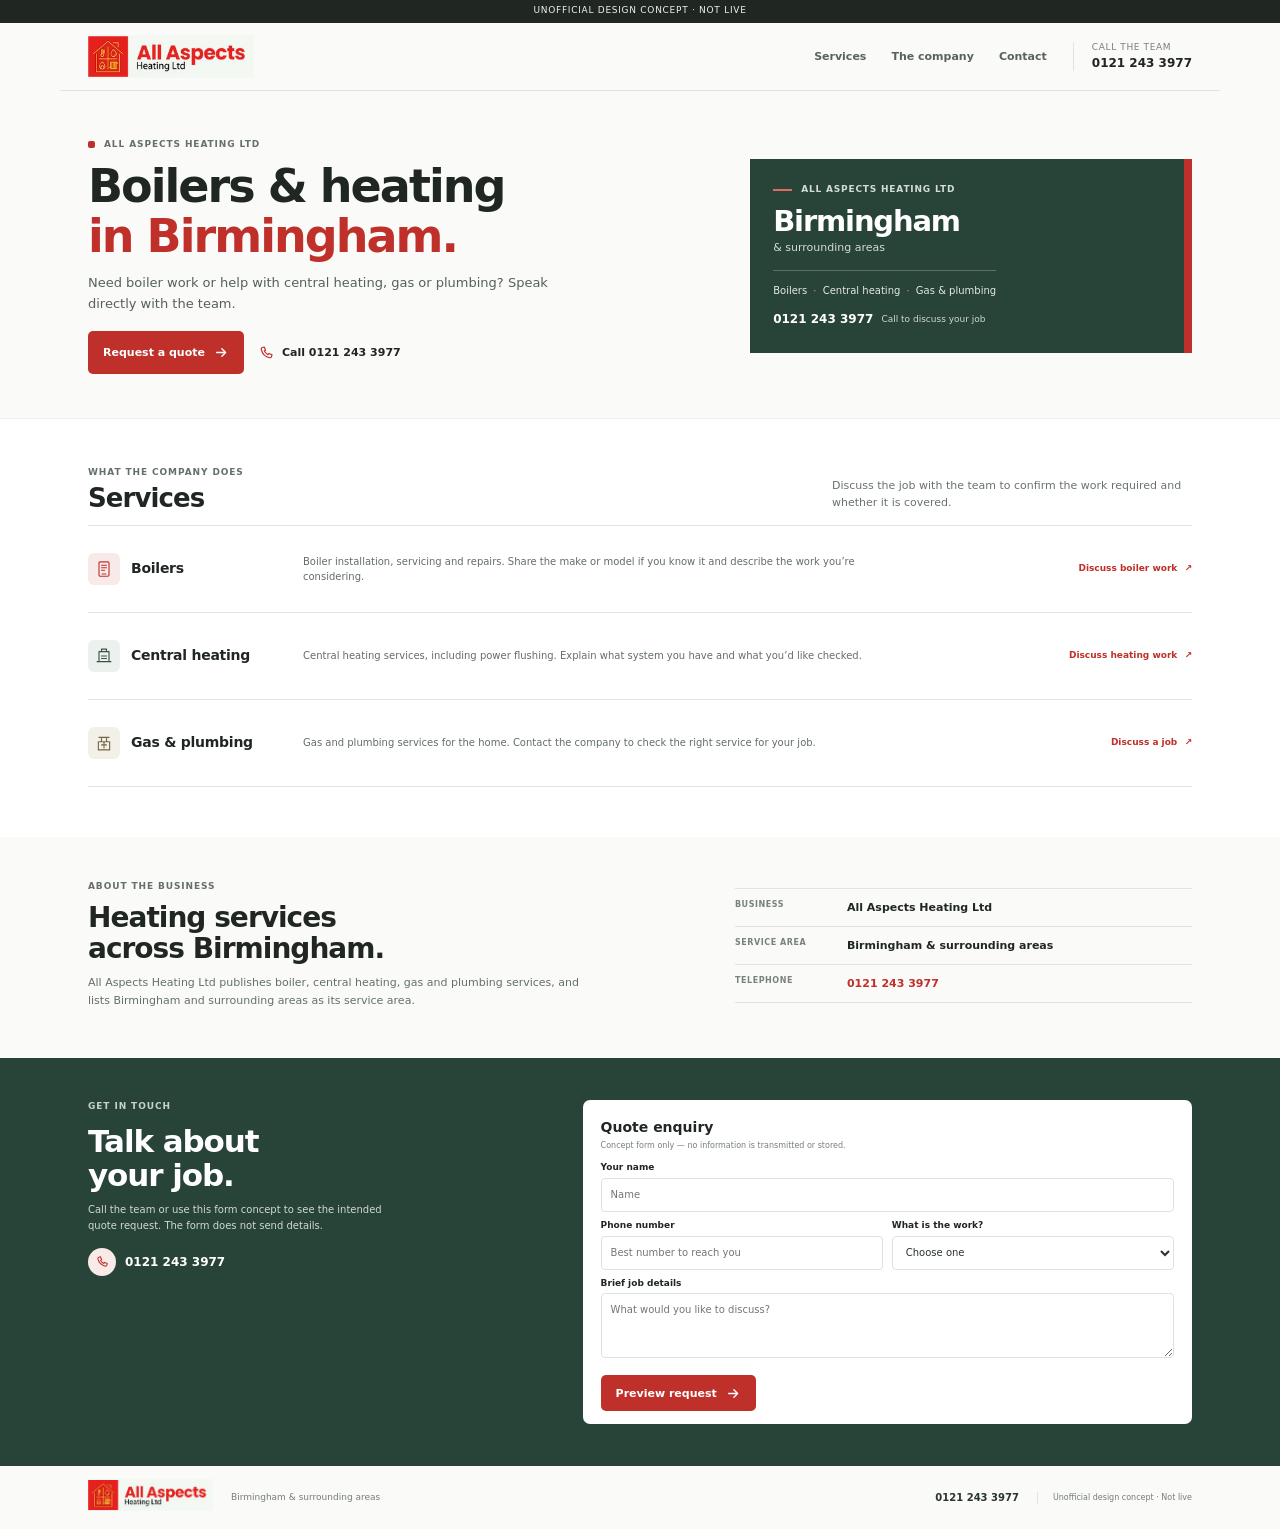
==== commit 53acc509: "Refine All Aspects company details for V5.1" ====
--- a/sales_wave_preview/all-aspects/index.html
+++ b/sales_wave_preview/all-aspects/index.html
@@ -39,7 +39,7 @@
     </section>
 
     <section class="company-section" id="company" aria-labelledby="company-title">
-      <div class="company-main"><p class="eyebrow">About the business</p><h2 id="company-title">Heating services<br>across Birmingham.</h2><p>All Aspects Heating Ltd is the company name shown on this concept. Its published service information covers boiler work, central heating, gas and plumbing in Birmingham and surrounding areas.</p></div>
+      <div class="company-main"><p class="eyebrow">About the business</p><h2 id="company-title">Heating services<br>across Birmingham.</h2><p>All Aspects Heating Ltd publishes boiler, central heating, gas and plumbing services, and lists Birmingham and surrounding areas as its service area.</p></div>
       <dl class="company-facts"><div><dt>Business</dt><dd>All Aspects Heating Ltd</dd></div><div><dt>Service area</dt><dd>Birmingham &amp; surrounding areas</dd></div><div><dt>Telephone</dt><dd><a href="tel:+441212433977">0121 243 3977</a></dd></div></dl>
     </section>
 
